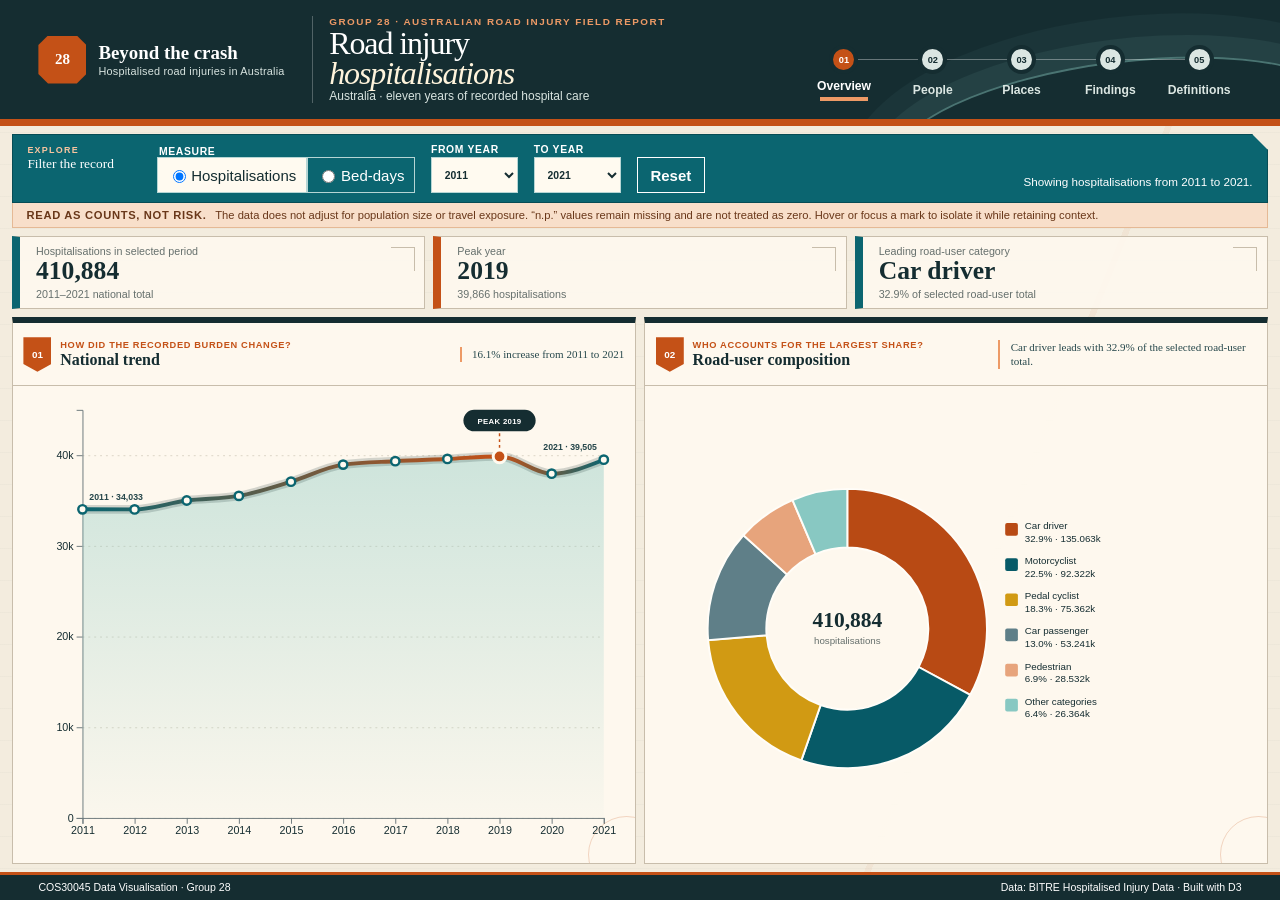
==== website/dashboard.html @ 38f98474 "Finalise dashboard project submission files" ====
<!doctype html>
<html lang="en-AU">
<head>
  <meta charset="utf-8">
  <meta name="viewport" content="width=device-width, initial-scale=1">
  <meta name="description" content="Interactive dashboard of hospitalised road injuries in Australia, 2011–2021.">
  <title>Dashboard | Beyond the crash</title>
  <link rel="icon" href="data:image/svg+xml,%3Csvg xmlns='http://www.w3.org/2000/svg' viewBox='0 0 64 64'%3E%3Ccircle cx='32' cy='32' r='30' fill='%2313262f'/%3E%3Ctext x='32' y='39' text-anchor='middle' font-family='Arial' font-size='22' font-weight='700' fill='white'%3E28%3C/text%3E%3C/svg%3E">
  <link rel="stylesheet" href="css/dashboard.css">
</head>
<body>
  <a class="skip-link" href="#dashboard-main">Skip to dashboard</a>

  <header class="dashboard-header">
    <a class="dashboard-brand" href="dashboard.html" aria-label="Beyond the crash dashboard">
      <span class="brand-mark" aria-hidden="true">28</span>
      <span><strong>Beyond the crash</strong><small>Hospitalised road injuries in Australia</small></span>
    </a>
    <div class="header-copy">
      <p class="eyebrow">Group 28 · Australian road injury field report</p>
      <h1>Road injury <span>hospitalisations</span></h1>
      <p>Australia · eleven years of recorded hospital care</p>
    </div>
    <nav class="dashboard-tabs" aria-label="Dashboard pages" role="tablist">
      <button class="active" type="button" role="tab" aria-selected="true" aria-controls="page-overview" data-dashboard-page="overview"><span>01</span>Overview</button>
      <button type="button" role="tab" aria-selected="false" aria-controls="page-people" data-dashboard-page="people"><span>02</span>People</button>
      <button type="button" role="tab" aria-selected="false" aria-controls="page-places" data-dashboard-page="places"><span>03</span>Places</button>
      <button type="button" role="tab" aria-selected="false" aria-controls="page-findings" data-dashboard-page="findings"><span>04</span>Findings</button>
      <button type="button" role="tab" aria-selected="false" aria-controls="page-definitions" data-dashboard-page="definitions"><span>05</span>Definitions</button>
    </nav>
  </header>

  <main id="dashboard-main">
    <form class="dashboard-controls" id="dashboard-controls" aria-label="Dashboard filters">
      <p class="controls-title"><span>EXPLORE</span> Filter the record</p>
      <fieldset>
        <legend>Measure</legend>
        <div class="segmented">
          <label><input type="radio" name="dashboard-metric" value="hospitalisations" checked> Hospitalisations</label>
          <label><input type="radio" name="dashboard-metric" value="bed_days"> Bed-days</label>
        </div>
      </fieldset>
      <label>From year<select id="dashboard-start"></select></label>
      <label>To year<select id="dashboard-end"></select></label>
      <button type="button" id="dashboard-reset">Reset</button>
      <p id="dashboard-status" aria-live="polite"></p>
    </form>

    <aside class="interpretation-note" role="note">
      <strong>Read as counts, not risk.</strong>
      <span>The data does not adjust for population size or travel exposure. “n.p.” values remain missing and are not treated as zero. Hover or focus a mark to isolate it while retaining context.</span>
    </aside>

    <section class="dashboard-page active" id="page-overview" role="tabpanel" data-page-panel="overview" aria-label="Overview dashboard page">
      <div class="kpi-grid" aria-label="Selected-period summary">
        <article class="kpi-card">
          <p id="total-kpi-label">Hospitalisations in selected period</p>
          <strong id="total-kpi">—</strong>
          <span id="total-kpi-note"></span>
        </article>
        <article class="kpi-card accent">
          <p>Peak year</p>
          <strong id="peak-kpi">—</strong>
          <span id="peak-kpi-note"></span>
        </article>
        <article class="kpi-card">
          <p>Leading road-user category</p>
          <strong id="road-kpi">—</strong>
          <span id="road-kpi-note"></span>
        </article>
      </div>
      <div class="page-chart-grid overview-grid">
        <article class="panel">
          <header><div><p class="panel-number">01</p><div><p class="panel-question">How did the recorded burden change?</p><h2>National trend</h2></div></div><p class="panel-story" id="trend-insight"></p></header>
          <div class="dashboard-chart" id="dashboard-trend"></div>
        </article>
        <article class="panel">
          <header><div><p class="panel-number">02</p><div><p class="panel-question">Who accounts for the largest share?</p><h2>Road-user composition</h2></div></div><p class="panel-story" id="road-insight"></p></header>
          <div class="dashboard-chart" id="dashboard-road"></div>
        </article>
      </div>
    </section>

    <section class="dashboard-page" id="page-people" role="tabpanel" data-page-panel="people" aria-label="People dashboard page" hidden>
      <div class="page-chart-grid">
        <article class="panel">
          <header><div><p class="panel-number">03</p><div><p class="panel-question">How do the age profiles compare by gender?</p><h2>Age and gender</h2></div></div><p class="panel-story" id="age-insight"></p></header>
          <div class="dashboard-chart" id="dashboard-age"></div>
        </article>
        <article class="panel">
          <header><div><p class="panel-number">04</p><div><p class="panel-question">Where do the age profiles differ most?</p><h2>First Nations age profiles</h2></div></div><p class="panel-story" id="fn-insight"></p></header>
          <div class="dashboard-chart" id="dashboard-fn"></div>
        </article>
      </div>
    </section>

    <section class="dashboard-page" id="page-places" role="tabpanel" data-page-panel="places" aria-label="Places dashboard page" hidden>
      <div class="page-chart-grid">
        <article class="panel">
          <header><div><p class="panel-number">05</p><div><p class="panel-question">Which jurisdiction recorded the largest total?</p><h2>State and territory ranking</h2></div></div><p class="panel-story" id="state-insight"></p></header>
          <div class="dashboard-chart" id="dashboard-state"></div>
        </article>
        <article class="panel">
          <header><div><p class="panel-number">06</p><div><p class="panel-question">Where and when is the strongest concentration?</p><h2>State pattern over time</h2></div></div><p class="panel-story" id="heat-insight"></p></header>
          <div class="dashboard-chart" id="dashboard-state-heatmap"></div>
        </article>
      </div>
    </section>

    <section class="dashboard-page findings-page" id="page-findings" role="tabpanel" data-page-panel="findings" aria-label="Findings dashboard page" hidden>
      <header class="findings-heading">
        <div><p class="panel-question">What did the six charts show?</p><h2>Final findings for both measures</h2></div>
        <p>The table compares hospitalisations with corrected bed-days for the selected years. Bed-days exclude the published bed-days associated with people who died in hospital.</p>
      </header>
      <div class="findings-table-wrap">
        <table class="findings-table">
          <caption class="sr-only">Summary of findings from each dashboard chart for hospitalisations and corrected bed-days</caption>
          <thead><tr><th scope="col">Chart and question</th><th scope="col">Hospitalisations</th><th scope="col">Corrected bed-days</th><th scope="col">How to read the comparison</th></tr></thead>
          <tbody id="findings-table-body"></tbody>
        </table>
      </div>
      <p class="findings-footnote"><strong>Interpretation limit:</strong> all values are recorded counts. They do not measure population risk, crash exposure, severity for an individual, or the quality of hospital care.</p>
    </section>

    <section class="dashboard-page definitions-page" id="page-definitions" role="tabpanel" data-page-panel="definitions" aria-label="Definitions dashboard page" hidden>
      <div class="definition-grid">
        <section><p class="panel-number">A</p><h2>Hospitalisations</h2><p>Recorded hospital admissions following road crashes. Values are absolute counts and are not population-adjusted rates.</p></section>
        <section><p class="panel-number">B</p><h2>Bed-days</h2><p>Total occupied hospital days for included cases. The KNIME workflow subtracts bed-days associated with people who died in hospital, following the published definition.</p></section>
        <section><p class="panel-number">C</p><h2>Road users</h2><p>The injured person’s road-user role, including car driver, passenger, motorcyclist, pedal cyclist and pedestrian.</p></section>
        <section><p class="panel-number">D</p><h2>First Nations profile share</h2><p>How each status group’s recorded total is distributed across age groups. It is not a comparison of population risk.</p></section>
        <section><p class="panel-number">E</p><h2>Missing values</h2><p>Published “n.p.” values remain missing. They are excluded from totals and are never changed to zero.</p></section>
        <section><p class="panel-number">F</p><h2>Data preparation</h2><p>KNIME cleaned labels, checked values and duplicates, created dates and sorting fields, and exported five validated analytical views.</p></section>
      </div>
      <div class="source-strip"><strong>Source:</strong> BITRE Hospitalised Injury Data, 2011–2021. <a href="https://www.bitre.gov.au/publications/ongoing/hospitalised-injury">Open source documentation</a></div>
    </section>
  </main>

  <footer>
    <span>COS30045 Data Visualisation · Group 28</span>
    <span>Data: BITRE Hospitalised Injury Data · Built with D3</span>
  </footer>

  <div class="tooltip" id="chart-tooltip" role="tooltip" hidden></div>
  <div class="sr-only" id="tooltip-announcer" aria-live="polite"></div>
  <div class="error-banner" id="error-banner" role="alert" hidden></div>
  <script src="vendor/d3.v7.min.js"></script>
  <script type="module" src="js/dashboard.js"></script>
</body>
</html>
---- website/css/dashboard.css ----
:root {
  --ink: #152d31;
  --ink-soft: #26474b;
  --muted: #66706d;
  --paper: #f3ecde;
  --surface: #fffaf0;
  --line: #c8bdab;
  --orange: #c45117;
  --orange-light: #ed9a66;
  --teal: #0b6570;
  --teal-light: #8bc9c2;
  --gold: #d49a18;
  --focus: #6d36d8;
  color-scheme: light;
  font-family: "Segoe UI", Aptos, Arial, sans-serif;
  color: var(--ink);
  background: var(--paper);
}

* { box-sizing: border-box; }
html, body { height: 100%; }
body {
  display: grid;
  grid-template-rows: auto minmax(0, 1fr) auto;
  margin: 0;
  min-width: 320px;
  overflow: hidden;
  font-size: 15px;
  background:
    linear-gradient(112deg, transparent 0 74%, rgba(196, 81, 23, .05) 74% 74.4%, transparent 74.4%),
    repeating-linear-gradient(0deg, transparent 0 31px, rgba(21, 45, 49, .025) 31px 32px),
    var(--paper);
}
button, select, input { font: inherit; }
button, select { min-height: 38px; }
a { color: inherit; }
:focus-visible { outline: 3px solid var(--focus); outline-offset: 3px; }
.skip-link { position: fixed; top: -5rem; left: 1rem; z-index: 100; padding: .7rem 1rem; color: white; background: var(--ink); }
.skip-link:focus { top: 1rem; }

.dashboard-header {
  position: relative;
  display: grid;
  grid-template-columns: minmax(235px, .7fr) minmax(360px, 1.3fr) minmax(440px, 1fr);
  grid-template-areas: "brand title tabs";
  align-items: center;
  gap: 1.4rem;
  min-height: 126px;
  padding: .8rem clamp(1rem, 3vw, 3rem);
  overflow: hidden;
  color: white;
  background: var(--ink);
  border-bottom: 7px solid var(--orange);
}
.dashboard-header::after {
  content: "";
  position: absolute;
  z-index: 0;
  width: 460px;
  height: 150px;
  right: -75px;
  bottom: -96px;
  border: 2px solid rgba(139, 201, 194, .45);
  border-radius: 50%;
  box-shadow: 0 0 0 22px rgba(139, 201, 194, .08), 0 0 0 44px rgba(139, 201, 194, .05);
  transform: rotate(-7deg);
}
.dashboard-brand, .header-copy, .dashboard-tabs { position: relative; z-index: 1; }
.dashboard-brand { grid-area: brand; display: flex; align-items: center; gap: .75rem; text-decoration: none; }
.dashboard-brand > span:last-child { display: grid; gap: .06rem; }
.dashboard-brand strong { font-family: Georgia, "Times New Roman", serif; font-size: 1.18rem; }
.dashboard-brand small { color: #d7e3df; font-size: .68rem; letter-spacing: .02em; }
.brand-mark {
  display: grid;
  place-items: center;
  width: 3rem;
  aspect-ratio: 1;
  background: var(--orange);
  clip-path: polygon(20% 0, 80% 0, 100% 20%, 100% 80%, 80% 100%, 20% 100%, 0 80%, 0 20%);
  font-family: Georgia, serif;
  font-weight: 900;
}
.header-copy { grid-area: title; padding-left: 1rem; border-left: 1px solid rgba(255,255,255,.26); }
.header-copy h1 { margin: .05rem 0; font-family: Georgia, "Times New Roman", serif; font-size: clamp(1.65rem, 2.5vw, 2.55rem); font-weight: 500; letter-spacing: -.035em; line-height: .95; }
.header-copy h1 span { display: block; color: #fff4dc; font-style: italic; }
.header-copy p { margin: 0; color: #d7e3df; font-size: .75rem; }
.eyebrow { color: var(--orange-light) !important; font-size: .62rem !important; font-weight: 850; letter-spacing: .15em; text-transform: uppercase; }
.dashboard-tabs { grid-area: tabs; display: grid; grid-template-columns: repeat(5, minmax(0, 1fr)); gap: .25rem; align-self: end; padding-bottom: .2rem; }
.dashboard-tabs::before { content: ""; position: absolute; left: 8%; right: 8%; top: 14px; height: 1px; background: rgba(255,255,255,.35); }
.dashboard-tabs button {
  position: relative;
  display: grid;
  justify-items: center;
  gap: .2rem;
  min-height: 58px;
  padding: 0 .25rem;
  color: #dbe6e2;
  background: transparent;
  border: 0;
  cursor: pointer;
  font-size: .76rem;
  font-weight: 750;
}
.dashboard-tabs button span { display: grid; place-items: center; width: 29px; height: 29px; color: var(--ink); background: #dbe6e2; border: 4px solid var(--ink); border-radius: 50%; font-size: .58rem; }
.dashboard-tabs button:hover, .dashboard-tabs button.active { color: white; }
.dashboard-tabs button:hover span, .dashboard-tabs button.active span { color: white; background: var(--orange); }
.dashboard-tabs button.active::after { content: ""; width: 48px; height: 4px; background: var(--orange-light); }

main { display: grid; grid-template-rows: auto auto minmax(0, 1fr); width: min(1540px, calc(100% - 1.5rem)); min-height: 0; margin: .5rem auto; overflow: hidden; }
.dashboard-controls {
  position: relative;
  display: flex;
  flex-wrap: wrap;
  align-items: end;
  gap: .5rem 1rem;
  padding: .55rem .9rem .55rem 9rem;
  color: white;
  background: var(--teal);
  border: 1px solid #074c55;
  clip-path: polygon(0 0, calc(100% - 16px) 0, 100% 16px, 100% 100%, 0 100%);
}
.controls-title { position: absolute; left: .9rem; top: .62rem; display: grid; gap: .08rem; margin: 0; font-family: Georgia, serif; font-size: .84rem; }
.controls-title span { color: #f8c49f; font-family: "Segoe UI", Arial, sans-serif; font-size: .56rem; font-weight: 900; letter-spacing: .14em; }
.dashboard-controls fieldset { margin: 0; padding: 0; border: 0; }
.dashboard-controls legend, .dashboard-controls > label { display: grid; gap: .16rem; font-size: .65rem; font-weight: 800; text-transform: uppercase; letter-spacing: .06em; }
.segmented { display: flex; }
.segmented label { display: flex; align-items: center; min-height: 36px; padding: .3rem .6rem; border: 1px solid #b6d5d4; cursor: pointer; }
.segmented label:has(input:checked) { color: var(--ink); background: #fffaf0; }
.segmented input { margin-right: .35rem; }
select { min-height: 36px; padding: .3rem 2rem .3rem .55rem; color: var(--ink); background: #fffaf0; border: 1px solid #b6d5d4; }
#dashboard-reset { min-height: 36px; padding: .3rem .8rem; color: white; background: transparent; border: 1px solid white; cursor: pointer; font-weight: 800; }
#dashboard-reset:hover { color: var(--ink); background: white; }
#dashboard-status { flex: 1 1 230px; margin: 0 0 .35rem auto; text-align: right; font-size: .73rem; }
.interpretation-note { display: flex; gap: .55rem; padding: .38rem .85rem; color: #693719; background: #f8dfca; border-inline: 1px solid #e5b995; border-bottom: 1px solid #e5b995; font-size: .7rem; }
.interpretation-note strong { text-transform: uppercase; letter-spacing: .06em; }

.dashboard-page { min-height: 0; padding-top: .5rem; }
.dashboard-page.active { display: grid; }
.dashboard-page[hidden] { display: none !important; }
.dashboard-page[data-page-panel="overview"] { grid-template-rows: auto minmax(0, 1fr); gap: .5rem; }
.dashboard-page:not([data-page-panel="overview"]):not([data-page-panel="findings"]):not([data-page-panel="definitions"]) { grid-template-rows: minmax(0, 1fr); }
.kpi-grid { display: grid; grid-template-columns: repeat(3, minmax(0, 1fr)); gap: .5rem; }
.kpi-card { position: relative; min-height: 67px; padding: .48rem .75rem .48rem 1rem; background: rgba(255,250,240,.86); border: 1px solid var(--line); border-left: 8px solid var(--teal); }
.kpi-card::after { content: ""; position: absolute; right: .6rem; top: .6rem; width: 23px; height: 23px; border-top: 1px solid var(--line); border-right: 1px solid var(--line); }
.kpi-card.accent { border-left-color: var(--orange); }
.kpi-card p, .kpi-card span { margin: 0; color: var(--muted); font-size: .67rem; }
.kpi-card strong { display: block; margin: .04rem 0; font-family: Georgia, serif; font-size: clamp(1.25rem, 2vw, 1.85rem); line-height: 1; }

.page-chart-grid { display: grid; grid-template-columns: repeat(2, minmax(0, 1fr)); gap: .55rem; min-height: 0; }
.panel { position: relative; display: grid; grid-template-rows: auto minmax(0, 1fr); min-width: 0; min-height: 0; overflow: hidden; background: rgba(255,250,240,.92); border: 1px solid var(--line); border-top: 6px solid var(--ink); }
.panel::after { content: ""; position: absolute; right: -30px; bottom: -30px; width: 75px; height: 75px; border: 1px solid rgba(196,81,23,.22); border-radius: 50%; }
.panel header { display: flex; justify-content: space-between; align-items: center; gap: .8rem; min-height: 63px; padding: .45rem .65rem; border-bottom: 1px solid var(--line); }
.panel header > div { display: flex; align-items: center; gap: .55rem; min-width: 0; }
.panel h2 { margin: 0; font-family: Georgia, serif; font-size: 1rem; line-height: 1.05; }
.panel-question { margin: 0 0 .08rem; color: var(--orange); font-size: .58rem; font-weight: 850; letter-spacing: .07em; text-transform: uppercase; }
.panel-story { max-width: 43%; margin: 0; padding-left: .65rem; color: var(--ink-soft); border-left: 2px solid var(--orange-light); font-family: Georgia, serif; font-size: .69rem; line-height: 1.3; text-align: left; }
.panel-number { display: grid; place-items: center; width: 1.75rem; height: 2.15rem; margin: 0; color: white; background: var(--orange); clip-path: polygon(0 0, 100% 0, 100% 78%, 50% 100%, 0 78%); font-size: .62rem; font-weight: 900; }
.dashboard-chart { min-height: 0; height: 100%; padding: .12rem .45rem .3rem; overflow: hidden; }
.dashboard-chart svg { display: block; width: 100%; height: 100%; overflow: visible; }

.axis text { fill: var(--ink); font-size: 11px; }
.axis path, .axis line { stroke: #6d7a7d; }
.grid line { stroke: #ddd5c7; stroke-dasharray: 2 4; }
.grid path { display: none; }
.axis-label { fill: var(--ink); font-size: 11px; font-weight: 750; }
.trend-fill { stroke: none; }
.trend-road-shadow { fill: none; stroke: rgba(21,45,49,.18); stroke-width: 9; stroke-linecap: round; stroke-linejoin: round; }
.trend-route { fill: none; stroke-width: 4; stroke-linecap: round; stroke-linejoin: round; }
.trend-dot { fill: var(--surface); stroke: var(--teal); stroke-width: 2.5; }
.trend-dot[data-peak="true"] { fill: var(--orange); stroke: var(--surface); stroke-width: 3; }
.peak-guide { stroke: var(--orange); stroke-width: 1.5; stroke-dasharray: 3 3; }
.peak-tag { fill: var(--ink); }
.peak-tag-text { fill: white; font-size: 8px; font-weight: 900; letter-spacing: .04em; }
.endpoint-label { fill: var(--ink-soft); font-size: 9px; font-weight: 800; }
.annotation-line { stroke: var(--orange); stroke-width: 1.5; stroke-dasharray: 4 4; }
.annotation-text { fill: var(--orange); font-size: 10px; font-weight: 850; }
.donut-centre-main { fill: var(--ink); font-family: Georgia, serif; font-size: 22px; font-weight: 800; text-anchor: middle; }
.donut-centre-sub { fill: var(--muted); font-size: 10px; text-anchor: middle; }
.legend text { fill: var(--ink); font-size: 10px; }
.value-label { fill: var(--ink); font-size: 10px; font-weight: 750; }
.heat-label { font-size: 9px; font-weight: 750; text-anchor: middle; dominant-baseline: middle; }
.fn-first { fill: var(--orange); }
.fn-non { fill: var(--teal); }
.age-gender-bar { stroke: var(--surface); stroke-width: 1; }
.age-gender-legend text { font-size: 9px; }
.state-ranking-value { fill: var(--ink); font-size: 9px; font-weight: 850; }
.mark { cursor: help; transition: opacity .16s ease, filter .16s ease, stroke-width .16s ease; }
.mark.context-muted { opacity: .16; }
.mark.context-selected { opacity: 1; filter: drop-shadow(0 2px 3px rgba(21,45,49,.28)); }
.mark:focus { outline: none; stroke: var(--focus); stroke-width: 4; }

.definitions-page { grid-template-rows: minmax(0, 1fr) auto; gap: .5rem; }
.definition-grid { display: grid; grid-template-columns: repeat(3, minmax(0, 1fr)); gap: .5rem; min-height: 0; }
.definition-grid section { position: relative; padding: .85rem .85rem .7rem 3rem; background: rgba(255,250,240,.9); border: 1px solid var(--line); border-top: 5px solid var(--teal); }
.definition-grid section:nth-child(even) { border-top-color: var(--orange); }
.definition-grid .panel-number { position: absolute; top: .68rem; left: .68rem; }
.definition-grid h2 { margin: 0 0 .25rem; font-family: Georgia, serif; font-size: 1.05rem; }
.definition-grid p { margin: 0; color: var(--muted); font-size: .77rem; line-height: 1.42; }
.source-strip { padding: .5rem .7rem; background: #dce8e2; border: 1px solid #bdcec7; font-size: .73rem; }
.findings-page { grid-template-rows: auto minmax(0, 1fr) auto; gap: .45rem; }
.findings-heading { display: grid; grid-template-columns: minmax(250px, .75fr) minmax(420px, 1.25fr); align-items: end; gap: 1.2rem; padding: .55rem .8rem; background: rgba(255,250,240,.92); border: 1px solid var(--line); border-top: 6px solid var(--ink); }
.findings-heading h2 { margin: .08rem 0 0; font-family: Georgia, serif; font-size: 1.18rem; }
.findings-heading > p { margin: 0; color: var(--ink-soft); font-size: .73rem; line-height: 1.35; }
.findings-table-wrap { min-height: 0; overflow: auto; border: 1px solid var(--line); background: rgba(255,250,240,.94); }
.findings-table { width: 100%; border-collapse: collapse; table-layout: fixed; font-size: .72rem; }
.findings-table th, .findings-table td { padding: .42rem .6rem; vertical-align: middle; border-right: 1px solid #ddd2c1; border-bottom: 1px solid #ddd2c1; line-height: 1.3; }
.findings-table th:last-child, .findings-table td:last-child { border-right: 0; }
.findings-table thead th { color: white; background: var(--ink); text-align: left; font-size: .65rem; letter-spacing: .05em; text-transform: uppercase; }
.findings-table thead th:nth-child(2) { background: var(--orange); }
.findings-table thead th:nth-child(3) { background: var(--teal); }
.findings-table th:nth-child(1) { width: 22%; }
.findings-table th:nth-child(2), .findings-table th:nth-child(3) { width: 25%; }
.findings-table th:nth-child(4) { width: 28%; }
.findings-table tbody tr:nth-child(even) { background: #f7efe1; }
.findings-table tbody th { color: var(--ink); font-family: Georgia, serif; font-size: .78rem; text-align: left; }
.findings-table tbody th span { display: block; margin-top: .08rem; color: var(--orange); font-family: "Segoe UI", Arial, sans-serif; font-size: .58rem; font-weight: 850; letter-spacing: .04em; text-transform: uppercase; }
.findings-table strong { color: var(--ink); }
.findings-footnote { margin: 0; padding: .42rem .7rem; color: #693719; background: #f8dfca; border: 1px solid #e5b995; font-size: .68rem; }
.dashboard-controls.findings-mode fieldset { display: none; }
footer { display: flex; justify-content: space-between; gap: 1rem; padding: .42rem clamp(1rem, 3vw, 3rem); color: white; background: var(--ink); border-top: 3px solid var(--orange); font-size: .66rem; }

.tooltip { position: fixed; z-index: 50; max-width: 280px; padding: .65rem .8rem; pointer-events: none; background: var(--ink); color: white; border: 2px solid var(--orange-light); box-shadow: 6px 6px 0 rgba(196,81,23,.18); font-size: .84rem; }
.sr-only { position: absolute !important; width: 1px !important; height: 1px !important; padding: 0 !important; margin: -1px !important; overflow: hidden !important; clip: rect(0,0,0,0) !important; white-space: nowrap !important; border: 0 !important; }
.error-banner { position: fixed; inset: auto 1rem 1rem; z-index: 80; max-width: 900px; margin: auto; padding: 1rem; color: white; background: #8a1f11; }

@media (max-width: 1100px) {
  .dashboard-header { grid-template-columns: .7fr 1.1fr; grid-template-areas: "brand title" "tabs tabs"; min-height: 145px; }
  .dashboard-tabs { width: min(760px, 100%); margin-inline: auto; }
}
@media (max-width: 900px) {
  body { display: block; height: auto; overflow: auto; }
  .dashboard-header { grid-template-columns: 1fr; grid-template-areas: "brand" "title" "tabs"; gap: .65rem; }
  .header-copy { padding-left: 0; border-left: 0; }
  .dashboard-tabs { overflow-x: auto; }
  main { display: block; width: min(100% - 1rem, 1500px); overflow: visible; }
  .dashboard-controls { padding-left: .75rem; padding-top: 3rem; }
  .controls-title { top: .65rem; }
  .dashboard-page { min-height: auto; }
  .page-chart-grid { grid-template-columns: 1fr; }
  .panel { min-height: 420px; }
  .dashboard-chart { min-height: 340px; }
  .definition-grid { grid-template-columns: repeat(2, 1fr); }
}
@media (max-width: 620px) {
  .dashboard-tabs { grid-template-columns: repeat(5, minmax(105px, 1fr)); }
  .kpi-grid { grid-template-columns: 1fr; }
  .interpretation-note { display: grid; }
  #dashboard-status { flex-basis: 100%; text-align: left; }
  .panel header { align-items: flex-start; }
  .panel-story { max-width: 48%; }
  .definition-grid { grid-template-columns: 1fr; }
  .findings-heading { grid-template-columns: 1fr; }
  .findings-table { min-width: 820px; }
  footer { flex-direction: column; }
}
@media (prefers-reduced-motion: reduce) {
  *, *::before, *::after { scroll-behavior: auto !important; transition-duration: .01ms !important; animation-duration: .01ms !important; }
}
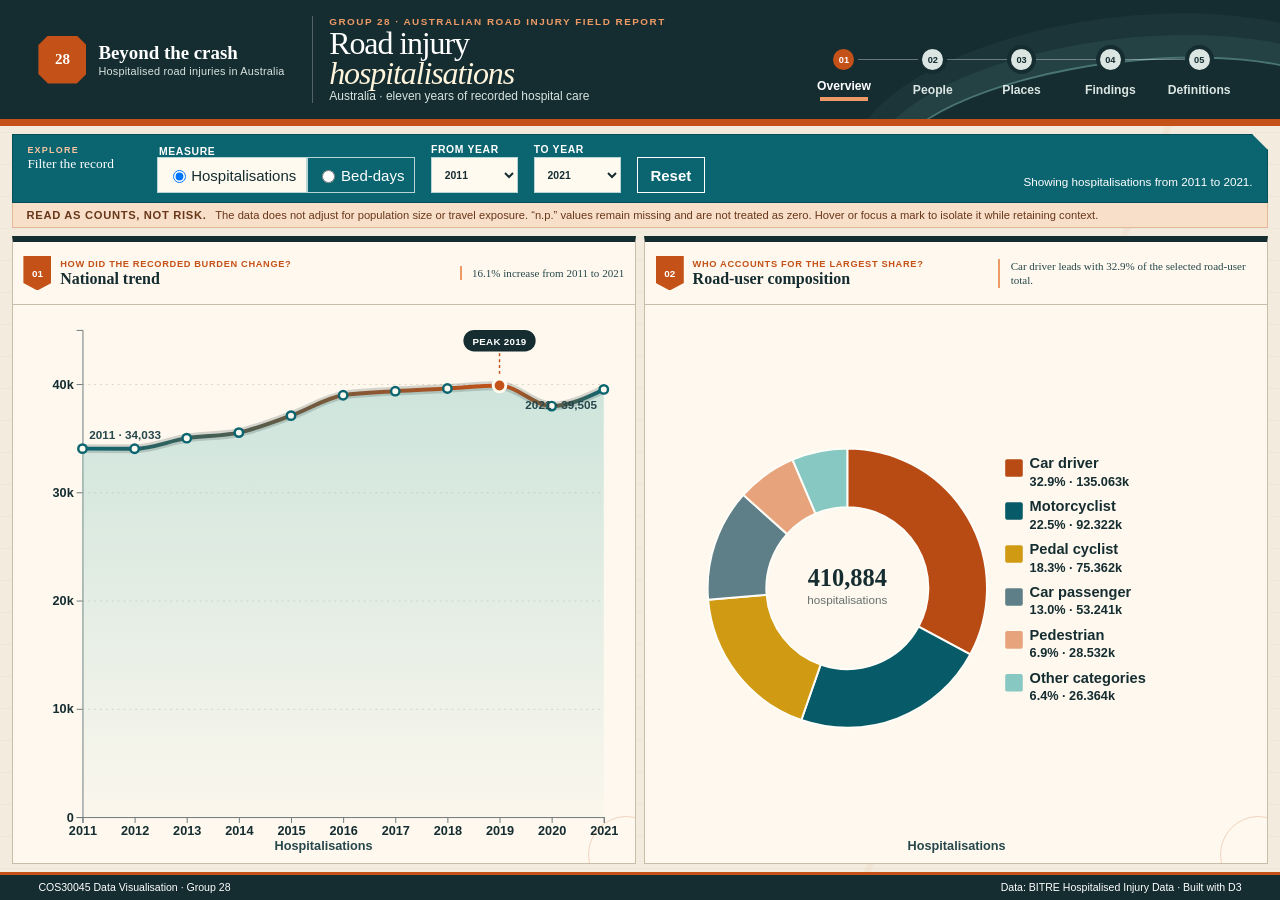
==== commit cda37dec: "Finalize dashboard readability and project documentation" ====
--- a/website/dashboard.html
+++ b/website/dashboard.html
@@ -52,23 +52,6 @@
     </aside>
 
     <section class="dashboard-page active" id="page-overview" role="tabpanel" data-page-panel="overview" aria-label="Overview dashboard page">
-      <div class="kpi-grid" aria-label="Selected-period summary">
-        <article class="kpi-card">
-          <p id="total-kpi-label">Hospitalisations in selected period</p>
-          <strong id="total-kpi">—</strong>
-          <span id="total-kpi-note"></span>
-        </article>
-        <article class="kpi-card accent">
-          <p>Peak year</p>
-          <strong id="peak-kpi">—</strong>
-          <span id="peak-kpi-note"></span>
-        </article>
-        <article class="kpi-card">
-          <p>Leading road-user category</p>
-          <strong id="road-kpi">—</strong>
-          <span id="road-kpi-note"></span>
-        </article>
-      </div>
       <div class="page-chart-grid overview-grid">
         <article class="panel">
           <header><div><p class="panel-number">01</p><div><p class="panel-question">How did the recorded burden change?</p><h2>National trend</h2></div></div><p class="panel-story" id="trend-insight"></p></header>
--- a/website/css/dashboard.css
+++ b/website/css/dashboard.css
@@ -137,14 +137,8 @@
 .dashboard-page { min-height: 0; padding-top: .5rem; }
 .dashboard-page.active { display: grid; }
 .dashboard-page[hidden] { display: none !important; }
-.dashboard-page[data-page-panel="overview"] { grid-template-rows: auto minmax(0, 1fr); gap: .5rem; }
+.dashboard-page[data-page-panel="overview"] { grid-template-rows: minmax(0, 1fr); }
 .dashboard-page:not([data-page-panel="overview"]):not([data-page-panel="findings"]):not([data-page-panel="definitions"]) { grid-template-rows: minmax(0, 1fr); }
-.kpi-grid { display: grid; grid-template-columns: repeat(3, minmax(0, 1fr)); gap: .5rem; }
-.kpi-card { position: relative; min-height: 67px; padding: .48rem .75rem .48rem 1rem; background: rgba(255,250,240,.86); border: 1px solid var(--line); border-left: 8px solid var(--teal); }
-.kpi-card::after { content: ""; position: absolute; right: .6rem; top: .6rem; width: 23px; height: 23px; border-top: 1px solid var(--line); border-right: 1px solid var(--line); }
-.kpi-card.accent { border-left-color: var(--orange); }
-.kpi-card p, .kpi-card span { margin: 0; color: var(--muted); font-size: .67rem; }
-.kpi-card strong { display: block; margin: .04rem 0; font-family: Georgia, serif; font-size: clamp(1.25rem, 2vw, 1.85rem); line-height: 1; }
 
 .page-chart-grid { display: grid; grid-template-columns: repeat(2, minmax(0, 1fr)); gap: .55rem; min-height: 0; }
 .panel { position: relative; display: grid; grid-template-rows: auto minmax(0, 1fr); min-width: 0; min-height: 0; overflow: hidden; background: rgba(255,250,240,.92); border: 1px solid var(--line); border-top: 6px solid var(--ink); }
@@ -158,11 +152,11 @@
 .dashboard-chart { min-height: 0; height: 100%; padding: .12rem .45rem .3rem; overflow: hidden; }
 .dashboard-chart svg { display: block; width: 100%; height: 100%; overflow: visible; }
 
-.axis text { fill: var(--ink); font-size: 11px; }
+.axis text { fill: var(--ink); font-size: 13px; font-weight: 600; }
 .axis path, .axis line { stroke: #6d7a7d; }
 .grid line { stroke: #ddd5c7; stroke-dasharray: 2 4; }
 .grid path { display: none; }
-.axis-label { fill: var(--ink); font-size: 11px; font-weight: 750; }
+.axis-label { fill: var(--ink); font-size: 13px; font-weight: 750; }
 .trend-fill { stroke: none; }
 .trend-road-shadow { fill: none; stroke: rgba(21,45,49,.18); stroke-width: 9; stroke-linecap: round; stroke-linejoin: round; }
 .trend-route { fill: none; stroke-width: 4; stroke-linecap: round; stroke-linejoin: round; }
@@ -170,20 +164,23 @@
 .trend-dot[data-peak="true"] { fill: var(--orange); stroke: var(--surface); stroke-width: 3; }
 .peak-guide { stroke: var(--orange); stroke-width: 1.5; stroke-dasharray: 3 3; }
 .peak-tag { fill: var(--ink); }
-.peak-tag-text { fill: white; font-size: 8px; font-weight: 900; letter-spacing: .04em; }
-.endpoint-label { fill: var(--ink-soft); font-size: 9px; font-weight: 800; }
+.peak-tag-text { fill: white; font-size: 10px; font-weight: 900; letter-spacing: .03em; }
+.endpoint-label { fill: var(--ink-soft); font-size: 12px; font-weight: 800; }
 .annotation-line { stroke: var(--orange); stroke-width: 1.5; stroke-dasharray: 4 4; }
-.annotation-text { fill: var(--orange); font-size: 10px; font-weight: 850; }
-.donut-centre-main { fill: var(--ink); font-family: Georgia, serif; font-size: 22px; font-weight: 800; text-anchor: middle; }
-.donut-centre-sub { fill: var(--muted); font-size: 10px; text-anchor: middle; }
-.legend text { fill: var(--ink); font-size: 10px; }
-.value-label { fill: var(--ink); font-size: 10px; font-weight: 750; }
-.heat-label { font-size: 9px; font-weight: 750; text-anchor: middle; dominant-baseline: middle; }
+.annotation-text { fill: var(--orange); font-size: 12px; font-weight: 850; }
+.donut-centre-main { fill: var(--ink); font-family: Georgia, serif; font-size: 25px; font-weight: 800; text-anchor: middle; }
+.donut-centre-sub { fill: var(--muted); font-size: 12px; text-anchor: middle; }
+.legend text { fill: var(--ink); font-size: 12px; }
+.road-user-legend text:first-of-type { font-size: 15px; font-weight: 800; }
+.road-user-legend text:nth-of-type(2) { font-size: 13px; font-weight: 650; }
+.value-label { fill: var(--ink); font-size: 12px; font-weight: 750; }
+.heat-label { font-size: 11px; font-weight: 750; text-anchor: middle; dominant-baseline: middle; }
 .fn-first { fill: var(--orange); }
 .fn-non { fill: var(--teal); }
 .age-gender-bar { stroke: var(--surface); stroke-width: 1; }
-.age-gender-legend text { font-size: 9px; }
-.state-ranking-value { fill: var(--ink); font-size: 9px; font-weight: 850; }
+.age-gender-legend text { font-size: 12px; }
+.state-ranking-value { fill: var(--ink); font-size: 12px; font-weight: 850; }
+.chart-measure-label { fill: var(--ink-soft); font-size: 13px; font-weight: 700; }
 .mark { cursor: help; transition: opacity .16s ease, filter .16s ease, stroke-width .16s ease; }
 .mark.context-muted { opacity: .16; }
 .mark.context-selected { opacity: 1; filter: drop-shadow(0 2px 3px rgba(21,45,49,.28)); }
@@ -219,7 +216,7 @@
 .dashboard-controls.findings-mode fieldset { display: none; }
 footer { display: flex; justify-content: space-between; gap: 1rem; padding: .42rem clamp(1rem, 3vw, 3rem); color: white; background: var(--ink); border-top: 3px solid var(--orange); font-size: .66rem; }
 
-.tooltip { position: fixed; z-index: 50; max-width: 280px; padding: .65rem .8rem; pointer-events: none; background: var(--ink); color: white; border: 2px solid var(--orange-light); box-shadow: 6px 6px 0 rgba(196,81,23,.18); font-size: .84rem; }
+.tooltip { position: fixed; z-index: 50; max-width: 320px; padding: .7rem .9rem; pointer-events: none; background: var(--ink); color: white; border: 2px solid var(--orange-light); box-shadow: 6px 6px 0 rgba(196,81,23,.18); font-size: 1rem; }
 .sr-only { position: absolute !important; width: 1px !important; height: 1px !important; padding: 0 !important; margin: -1px !important; overflow: hidden !important; clip: rect(0,0,0,0) !important; white-space: nowrap !important; border: 0 !important; }
 .error-banner { position: fixed; inset: auto 1rem 1rem; z-index: 80; max-width: 900px; margin: auto; padding: 1rem; color: white; background: #8a1f11; }
 
@@ -243,7 +240,6 @@
 }
 @media (max-width: 620px) {
   .dashboard-tabs { grid-template-columns: repeat(5, minmax(105px, 1fr)); }
-  .kpi-grid { grid-template-columns: 1fr; }
   .interpretation-note { display: grid; }
   #dashboard-status { flex-basis: 100%; text-align: left; }
   .panel header { align-items: flex-start; }
